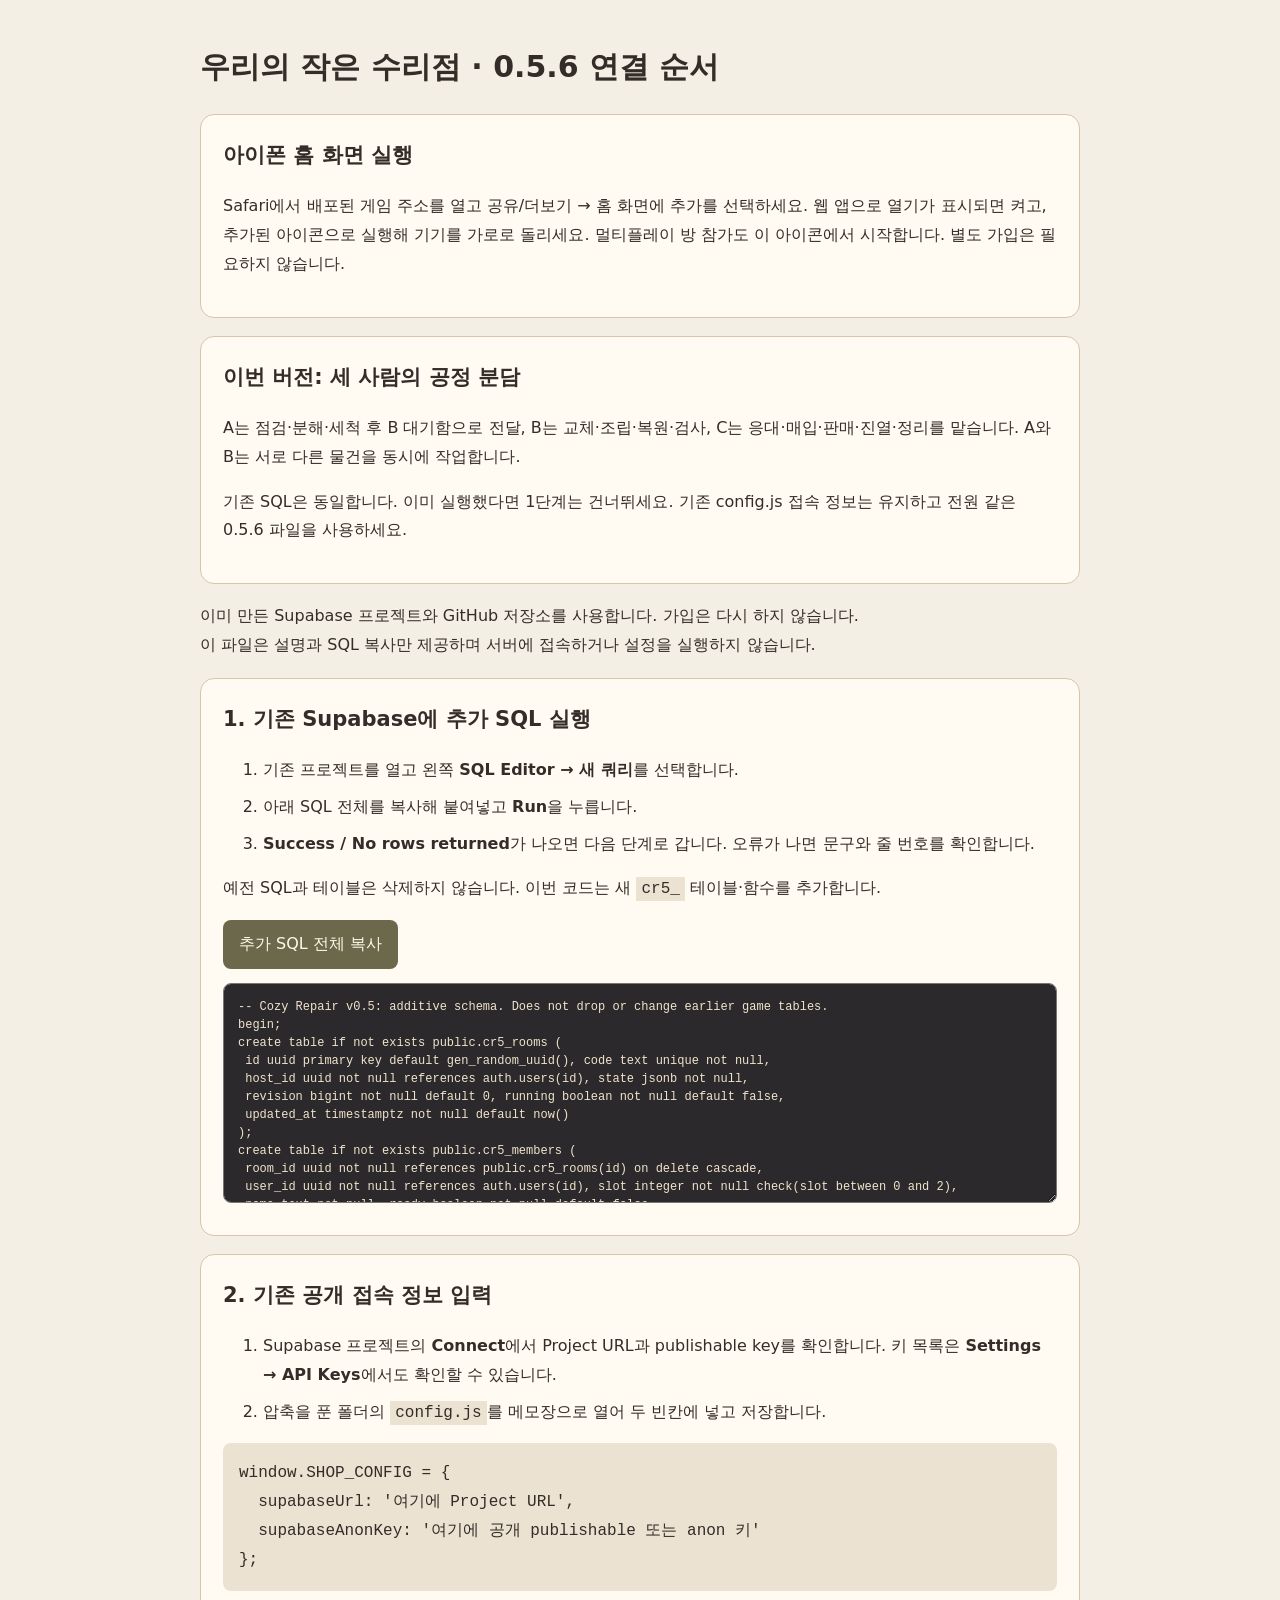
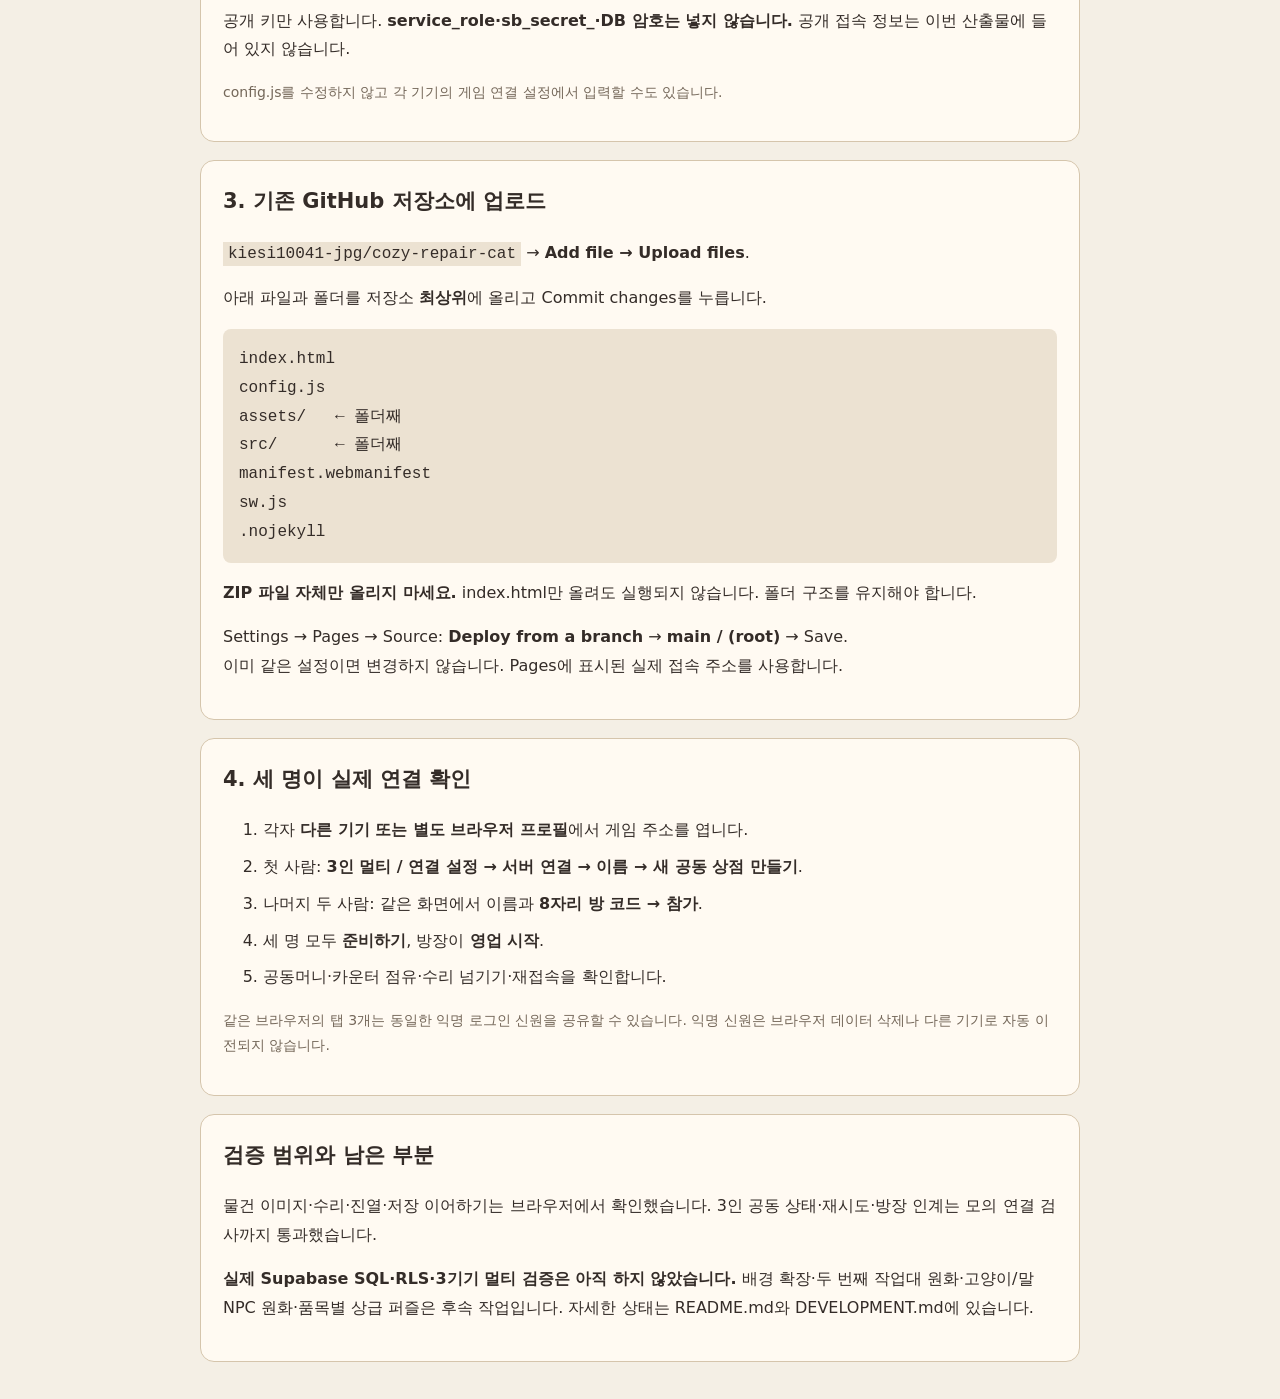
==== START-HERE.html @ 2ab93e30 "Add files via upload" ====
<!doctype html><html lang="ko"><meta charset="utf-8"><meta name="viewport" content="width=device-width,initial-scale=1"><title>작은 수리점 · 연결 순서</title><style>body{font:16px/1.8 system-ui,sans-serif;background:#f4efe5;color:#342c28;max-width:880px;margin:40px auto;padding:0 20px}h1{font-size:30px}section{background:#fffaf2;border:1px solid #d5c5ac;border-radius:14px;padding:22px;margin:18px 0}h2{font-size:21px;margin-top:0}code{background:#ece2d2;padding:3px 5px}textarea{box-sizing:border-box;width:100%;height:220px;font:12px/1.5 monospace;background:#2c292d;color:#f1e4cb;padding:14px;border-radius:8px}button,a.button{display:inline-block;font:inherit;color:#fff8e9;background:#6c684c;border:0;border-radius:8px;padding:10px 16px;text-decoration:none;cursor:pointer}.muted{color:#746759;font-size:14px}li{margin-bottom:8px}pre{overflow:auto;background:#ece2d2;padding:16px;border-radius:8px}.check{display:block;margin-bottom:12px;font-weight:700}</style><h1>우리의 작은 수리점 · 0.5.6 연결 순서</h1><section><h2>아이폰 홈 화면 실행</h2><p>Safari에서 배포된 게임 주소를 열고 공유/더보기 → 홈 화면에 추가를 선택하세요. 웹 앱으로 열기가 표시되면 켜고, 추가된 아이콘으로 실행해 기기를 가로로 돌리세요. 멀티플레이 방 참가도 이 아이콘에서 시작합니다. 별도 가입은 필요하지 않습니다.</p></section><section><h2>이번 버전: 세 사람의 공정 분담</h2><p>A는 점검·분해·세척 후 B 대기함으로 전달, B는 교체·조립·복원·검사, C는 응대·매입·판매·진열·정리를 맡습니다. A와 B는 서로 다른 물건을 동시에 작업합니다.</p><p>기존 SQL은 동일합니다. 이미 실행했다면 1단계는 건너뛰세요. 기존 config.js 접속 정보는 유지하고 전원 같은 0.5.6 파일을 사용하세요.</p></section><p>이미 만든 Supabase 프로젝트와 GitHub 저장소를 사용합니다. 가입은 다시 하지 않습니다.<br>이 파일은 설명과 SQL 복사만 제공하며 서버에 접속하거나 설정을 실행하지 않습니다.</p><section><h2>1. 기존 Supabase에 추가 SQL 실행</h2><ol><li>기존 프로젝트를 열고 왼쪽 <b>SQL Editor → 새 쿼리</b>를 선택합니다.</li><li>아래 SQL 전체를 복사해 붙여넣고 <b>Run</b>을 누릅니다.</li><li><b>Success / No rows returned</b>가 나오면 다음 단계로 갑니다. 오류가 나면 문구와 줄 번호를 확인합니다.</li></ol><p>예전 SQL과 테이블은 삭제하지 않습니다. 이번 코드는 새 <code>cr5_</code> 테이블·함수를 추가합니다.</p><button id="copy">추가 SQL 전체 복사</button><p id="copy-status" class="muted"></p><textarea id="sql" readonly>-- Cozy Repair v0.5: additive schema. Does not drop or change earlier game tables.
begin;
create table if not exists public.cr5_rooms (
 id uuid primary key default gen_random_uuid(), code text unique not null,
 host_id uuid not null references auth.users(id), state jsonb not null,
 revision bigint not null default 0, running boolean not null default false,
 updated_at timestamptz not null default now()
);
create table if not exists public.cr5_members (
 room_id uuid not null references public.cr5_rooms(id) on delete cascade,
 user_id uuid not null references auth.users(id), slot integer not null check(slot between 0 and 2),
 name text not null, ready boolean not null default false,
 x double precision not null default 160, y double precision not null default 286,
 dir text not null default &#x27;front&#x27;, walking boolean not null default false,
 last_seen timestamptz not null default now(),
 primary key(room_id,user_id), unique(room_id,slot)
);
create table if not exists public.cr5_actions (
 id uuid primary key, room_id uuid not null references public.cr5_rooms(id) on delete cascade,
 user_id uuid not null references auth.users(id), slot integer not null,
 action text not null, payload jsonb not null default &#x27;{}&#x27;, done boolean not null default false,
 accepted boolean, message text, created_at timestamptz not null default now()
);
create index if not exists cr5_actions_pending on public.cr5_actions(room_id,created_at) where not done;
alter table public.cr5_rooms enable row level security;
alter table public.cr5_members enable row level security;
alter table public.cr5_actions enable row level security;
create or replace function public.cr5_is_member(p_room uuid) returns boolean language sql stable security definer set search_path=public as $$
 select exists(select 1 from public.cr5_members where room_id=p_room and user_id=auth.uid());
$$;
drop policy if exists cr5_read_rooms on public.cr5_rooms;
create policy cr5_read_rooms on public.cr5_rooms for select to authenticated using(public.cr5_is_member(id));
drop policy if exists cr5_read_members on public.cr5_members;
create policy cr5_read_members on public.cr5_members for select to authenticated using(public.cr5_is_member(room_id));
revoke all on public.cr5_rooms,public.cr5_members,public.cr5_actions from anon,authenticated;
grant select on public.cr5_rooms,public.cr5_members to authenticated;
create or replace function public.cr5_create(p_state jsonb,p_name text) returns jsonb language plpgsql security definer set search_path=public as $$
declare r public.cr5_rooms;begin
 if auth.uid() is null then raise exception &#x27;로그인이 필요합니다&#x27;;end if;
 if (p_state-&gt;&gt;&#x27;schema&#x27;)::integer&lt;&gt;5 or octet_length(p_state::text)&gt;200000 then raise exception &#x27;저장 형식 오류&#x27;;end if;
 insert into public.cr5_rooms(code,host_id,state) values(upper(substr(replace(gen_random_uuid()::text,&#x27;-&#x27;,&#x27;&#x27;),1,8)),auth.uid(),p_state) returning * into r;
 insert into public.cr5_members(room_id,user_id,slot,name,ready) values(r.id,auth.uid(),0,left(coalesce(p_name,&#x27;고양이 A&#x27;),20),true);
 return to_jsonb(r);
end;$$;
create or replace function public.cr5_join(p_code text,p_name text) returns jsonb language plpgsql security definer set search_path=public as $$
declare r public.cr5_rooms;v_slot integer;begin
 if auth.uid() is null then raise exception &#x27;로그인이 필요합니다&#x27;;end if;
 select * into r from public.cr5_rooms where code=upper(trim(p_code)) for update;
 if not found then raise exception &#x27;방 코드를 확인해 주세요&#x27;;end if;
 if not exists(select 1 from public.cr5_members where room_id=r.id and user_id=auth.uid()) then
  select s into v_slot from generate_series(0,2) s where not exists(select 1 from public.cr5_members m where m.room_id=r.id and m.slot=s) order by s limit 1;
  if v_slot is null then raise exception &#x27;3명의 공동 상점입니다. 자리가 없습니다&#x27;;end if;
  insert into public.cr5_members(room_id,user_id,slot,name,x,y) values(r.id,auth.uid(),v_slot,left(coalesce(p_name,&#x27;고양이&#x27;),20),case v_slot when 1 then 336 else 450 end,case v_slot when 1 then 216 else 280 end);
 end if;
 return to_jsonb(r);
end;$$;
create or replace function public.cr5_sync(p_room uuid,p_pose jsonb default &#x27;{}&#x27;,p_ready boolean default null) returns jsonb language plpgsql security definer set search_path=public as $$
declare r public.cr5_rooms;v_members jsonb;v_actions jsonb;v_receipts jsonb;begin
 if not public.cr5_is_member(p_room) then raise exception &#x27;상점 참여 권한이 없습니다&#x27;;end if;
 update public.cr5_members set last_seen=now(),ready=coalesce(p_ready,ready),
 x=case when p_pose ? &#x27;x&#x27; then greatest(0,least(512,(p_pose-&gt;&gt;&#x27;x&#x27;)::double precision)) else x end,
 y=case when p_pose ? &#x27;y&#x27; then greatest(0,least(342,(p_pose-&gt;&gt;&#x27;y&#x27;)::double precision)) else y end,
 dir=case when p_pose-&gt;&gt;&#x27;dir&#x27; in(&#x27;front&#x27;,&#x27;back&#x27;,&#x27;left&#x27;,&#x27;right&#x27;) then p_pose-&gt;&gt;&#x27;dir&#x27; else dir end,
 walking=coalesce((p_pose-&gt;&gt;&#x27;walking&#x27;)::boolean,false)
 where room_id=p_room and user_id=auth.uid();
 select * into r from public.cr5_rooms where id=p_room;
 select coalesce(jsonb_agg(to_jsonb(m) order by slot),&#x27;[]&#x27;) into v_members from public.cr5_members m where room_id=p_room;
 if r.host_id=auth.uid() then select coalesce(jsonb_agg(to_jsonb(a) order by created_at),&#x27;[]&#x27;) into v_actions from(select * from public.cr5_actions where room_id=p_room and not done order by created_at,id limit 50)a;else v_actions=&#x27;[]&#x27;;end if;
 select coalesce(jsonb_agg(to_jsonb(a)),&#x27;[]&#x27;) into v_receipts from(select id,accepted,message,created_at from public.cr5_actions where room_id=p_room and user_id=auth.uid() and done order by created_at desc limit 12)a;
 return jsonb_build_object(&#x27;room&#x27;,to_jsonb(r),&#x27;members&#x27;,v_members,&#x27;actions&#x27;,v_actions,&#x27;receipts&#x27;,v_receipts);
end;$$;
create or replace function public.cr5_start(p_room uuid) returns boolean language plpgsql security definer set search_path=public as $$
declare r public.cr5_rooms;begin
 select * into r from public.cr5_rooms where id=p_room for update;
 if r.host_id is distinct from auth.uid() or auth.uid() is null then raise exception &#x27;방장만 시작할 수 있습니다&#x27;;end if;
 if(select count(*) from public.cr5_members where room_id=p_room and ready and last_seen&gt;now()-interval &#x27;20 seconds&#x27;)&lt;&gt;3 then raise exception &#x27;3명 모두 접속해 준비를 눌러 주세요&#x27;;end if;
 update public.cr5_rooms set running=true,updated_at=now() where id=p_room;return true;
end;$$;
create or replace function public.cr5_enqueue(p_room uuid,p_id uuid,p_action text,p_payload jsonb default &#x27;{}&#x27;) returns uuid language plpgsql security definer set search_path=public as $$
declare m public.cr5_members;begin
 select * into m from public.cr5_members where room_id=p_room and user_id=auth.uid();
 if not found then raise exception &#x27;상점 참여 권한이 없습니다&#x27;;end if;
 if not exists(select 1 from public.cr5_rooms where id=p_room and running) then raise exception &#x27;게임 시작을 기다려 주세요&#x27;;end if;
 if p_action not in(&#x27;counter&#x27;,&#x27;release&#x27;,&#x27;serve&#x27;,&#x27;negotiate&#x27;,&#x27;dismiss&#x27;,&#x27;begin&#x27;,&#x27;screw&#x27;,&#x27;replace&#x27;,&#x27;wipe&#x27;,&#x27;rotate&#x27;,&#x27;fit&#x27;,&#x27;test&#x27;,&#x27;cancel&#x27;,&#x27;pass&#x27;,&#x27;exhibit&#x27;,&#x27;order&#x27;,&#x27;claim&#x27;,&#x27;upgrade&#x27;,&#x27;nextday&#x27;,&#x27;ping&#x27;) or octet_length(p_payload::text)&gt;4096 then raise exception &#x27;지원하지 않는 요청&#x27;;end if;
 if(select count(*) from public.cr5_actions where room_id=p_room and user_id=auth.uid() and not done)&gt;40 then raise exception &#x27;처리 중인 작업을 기다려 주세요&#x27;;end if;
 insert into public.cr5_actions(id,room_id,user_id,slot,action,payload) values(p_id,p_room,auth.uid(),m.slot,p_action,p_payload) on conflict(id) do nothing;return p_id;
end;$$;
create or replace function public.cr5_commit(p_room uuid,p_revision bigint,p_state jsonb,p_receipts jsonb default &#x27;[]&#x27;) returns bigint language plpgsql security definer set search_path=public as $$
declare r public.cr5_rooms;v jsonb;begin
 select * into r from public.cr5_rooms where id=p_room for update;
 if auth.uid() is null or r.host_id is distinct from auth.uid() then raise exception &#x27;현재 방장만 상태를 저장할 수 있습니다&#x27;;end if;
 if r.revision&lt;&gt;p_revision then raise exception &#x27;REVISION_CONFLICT&#x27;;end if;
 if(p_state-&gt;&gt;&#x27;schema&#x27;)::integer&lt;&gt;5 or octet_length(p_state::text)&gt;200000 or jsonb_typeof(p_receipts)&lt;&gt;&#x27;array&#x27; or jsonb_array_length(p_receipts)&gt;50 then raise exception &#x27;저장 형식 오류&#x27;;end if;
 update public.cr5_rooms set state=p_state,revision=revision+1,updated_at=now() where id=p_room;
 for v in select * from jsonb_array_elements(p_receipts) loop
  update public.cr5_actions set done=true,accepted=(v-&gt;&gt;&#x27;accepted&#x27;)::boolean,message=left(v-&gt;&gt;&#x27;message&#x27;,300) where room_id=p_room and id=(v-&gt;&gt;&#x27;id&#x27;)::uuid and not done;
 end loop;
 delete from public.cr5_actions where room_id=p_room and done and created_at&lt;now()-interval &#x27;1 day&#x27;;
 return r.revision+1;
end;$$;
create or replace function public.cr5_takeover(p_room uuid) returns boolean language plpgsql security definer set search_path=public as $$
declare r public.cr5_rooms;v_candidate uuid;begin
 if not public.cr5_is_member(p_room) then raise exception &#x27;상점 참여 권한이 없습니다&#x27;;end if;
 select * into r from public.cr5_rooms where id=p_room for update;
 if exists(select 1 from public.cr5_members where room_id=p_room and user_id=r.host_id and last_seen&gt;now()-interval &#x27;20 seconds&#x27;) then return false;end if;
 select user_id into v_candidate from public.cr5_members where room_id=p_room and last_seen&gt;now()-interval &#x27;10 seconds&#x27; order by slot limit 1;
 if v_candidate is distinct from auth.uid() then return false;end if;
 update public.cr5_rooms set host_id=auth.uid(),revision=revision+1,updated_at=now() where id=p_room;return true;
end;$$;
-- Realtime receives room revisions; RPC remains the durable authority.
do $$ begin
 if exists(select 1 from pg_publication where pubname=&#x27;supabase_realtime&#x27;) and not exists(select 1 from pg_publication_tables where pubname=&#x27;supabase_realtime&#x27; and schemaname=&#x27;public&#x27; and tablename=&#x27;cr5_rooms&#x27;) then
 alter publication supabase_realtime add table public.cr5_rooms;
 end if;
end $$;
-- Grant only these functions. Existing application grants are untouched.
do $$ declare r record;begin for r in select p.oid::regprocedure as signature from pg_proc p join pg_namespace n on n.oid=p.pronamespace where n.nspname=&#x27;public&#x27; and p.proname like &#x27;cr5\_%&#x27; escape &#x27;\&#x27; loop
 execute format(&#x27;revoke all on function %s from public,anon&#x27;,r.signature);
 execute format(&#x27;grant execute on function %s to authenticated&#x27;,r.signature);
end loop;end $$;
commit;
</textarea></section><section><h2>2. 기존 공개 접속 정보 입력</h2><ol><li>Supabase 프로젝트의 <b>Connect</b>에서 Project URL과 publishable key를 확인합니다. 키 목록은 <b>Settings → API Keys</b>에서도 확인할 수 있습니다.</li><li>압축을 푼 폴더의 <code>config.js</code>를 메모장으로 열어 두 빈칸에 넣고 저장합니다.</li></ol><pre>window.SHOP_CONFIG = {
  supabaseUrl: '여기에 Project URL',
  supabaseAnonKey: '여기에 공개 publishable 또는 anon 키'
};</pre><p>공개 키만 사용합니다. <b>service_role·sb_secret_·DB 암호는 넣지 않습니다.</b> 공개 접속 정보는 이번 산출물에 들어 있지 않습니다.</p><p class="muted">config.js를 수정하지 않고 각 기기의 게임 연결 설정에서 입력할 수도 있습니다.</p></section><section><h2>3. 기존 GitHub 저장소에 업로드</h2><p><code>kiesi10041-jpg/cozy-repair-cat</code> → <b>Add file → Upload files</b>.</p><p>아래 파일과 폴더를 저장소 <b>최상위</b>에 올리고 Commit changes를 누릅니다.</p><pre>index.html
config.js
assets/   ← 폴더째
src/      ← 폴더째
manifest.webmanifest
sw.js
.nojekyll</pre><p><b>ZIP 파일 자체만 올리지 마세요.</b> index.html만 올려도 실행되지 않습니다. 폴더 구조를 유지해야 합니다.</p><p>Settings → Pages → Source: <b>Deploy from a branch</b> → <b>main / (root)</b> → Save.<br>이미 같은 설정이면 변경하지 않습니다. Pages에 표시된 실제 접속 주소를 사용합니다.</p></section><section><h2>4. 세 명이 실제 연결 확인</h2><ol><li>각자 <b>다른 기기 또는 별도 브라우저 프로필</b>에서 게임 주소를 엽니다.</li><li>첫 사람: <b>3인 멀티 / 연결 설정 → 서버 연결 → 이름 → 새 공동 상점 만들기</b>.</li><li>나머지 두 사람: 같은 화면에서 이름과 <b>8자리 방 코드 → 참가</b>.</li><li>세 명 모두 <b>준비하기</b>, 방장이 <b>영업 시작</b>.</li><li>공동머니·카운터 점유·수리 넘기기·재접속을 확인합니다.</li></ol><p class="muted">같은 브라우저의 탭 3개는 동일한 익명 로그인 신원을 공유할 수 있습니다. 익명 신원은 브라우저 데이터 삭제나 다른 기기로 자동 이전되지 않습니다.</p></section><section><h2>검증 범위와 남은 부분</h2><p>물건 이미지·수리·진열·저장 이어하기는 브라우저에서 확인했습니다. 3인 공동 상태·재시도·방장 인계는 모의 연결 검사까지 통과했습니다.</p><p><b>실제 Supabase SQL·RLS·3기기 멀티 검증은 아직 하지 않았습니다.</b> 배경 확장·두 번째 작업대 원화·고양이/말 NPC 원화·품목별 상급 퍼즐은 후속 작업입니다. 자세한 상태는 README.md와 DEVELOPMENT.md에 있습니다.</p></section><script>document.getElementById('copy').onclick=async()=>{const el=document.getElementById('sql');try{await navigator.clipboard.writeText(el.value);document.getElementById('copy-status').textContent='전체 SQL을 복사했습니다.'}catch{el.focus();el.select();document.getElementById('copy-status').textContent='SQL을 선택했습니다. Ctrl+C로 복사해 주세요.'}}</script></html>
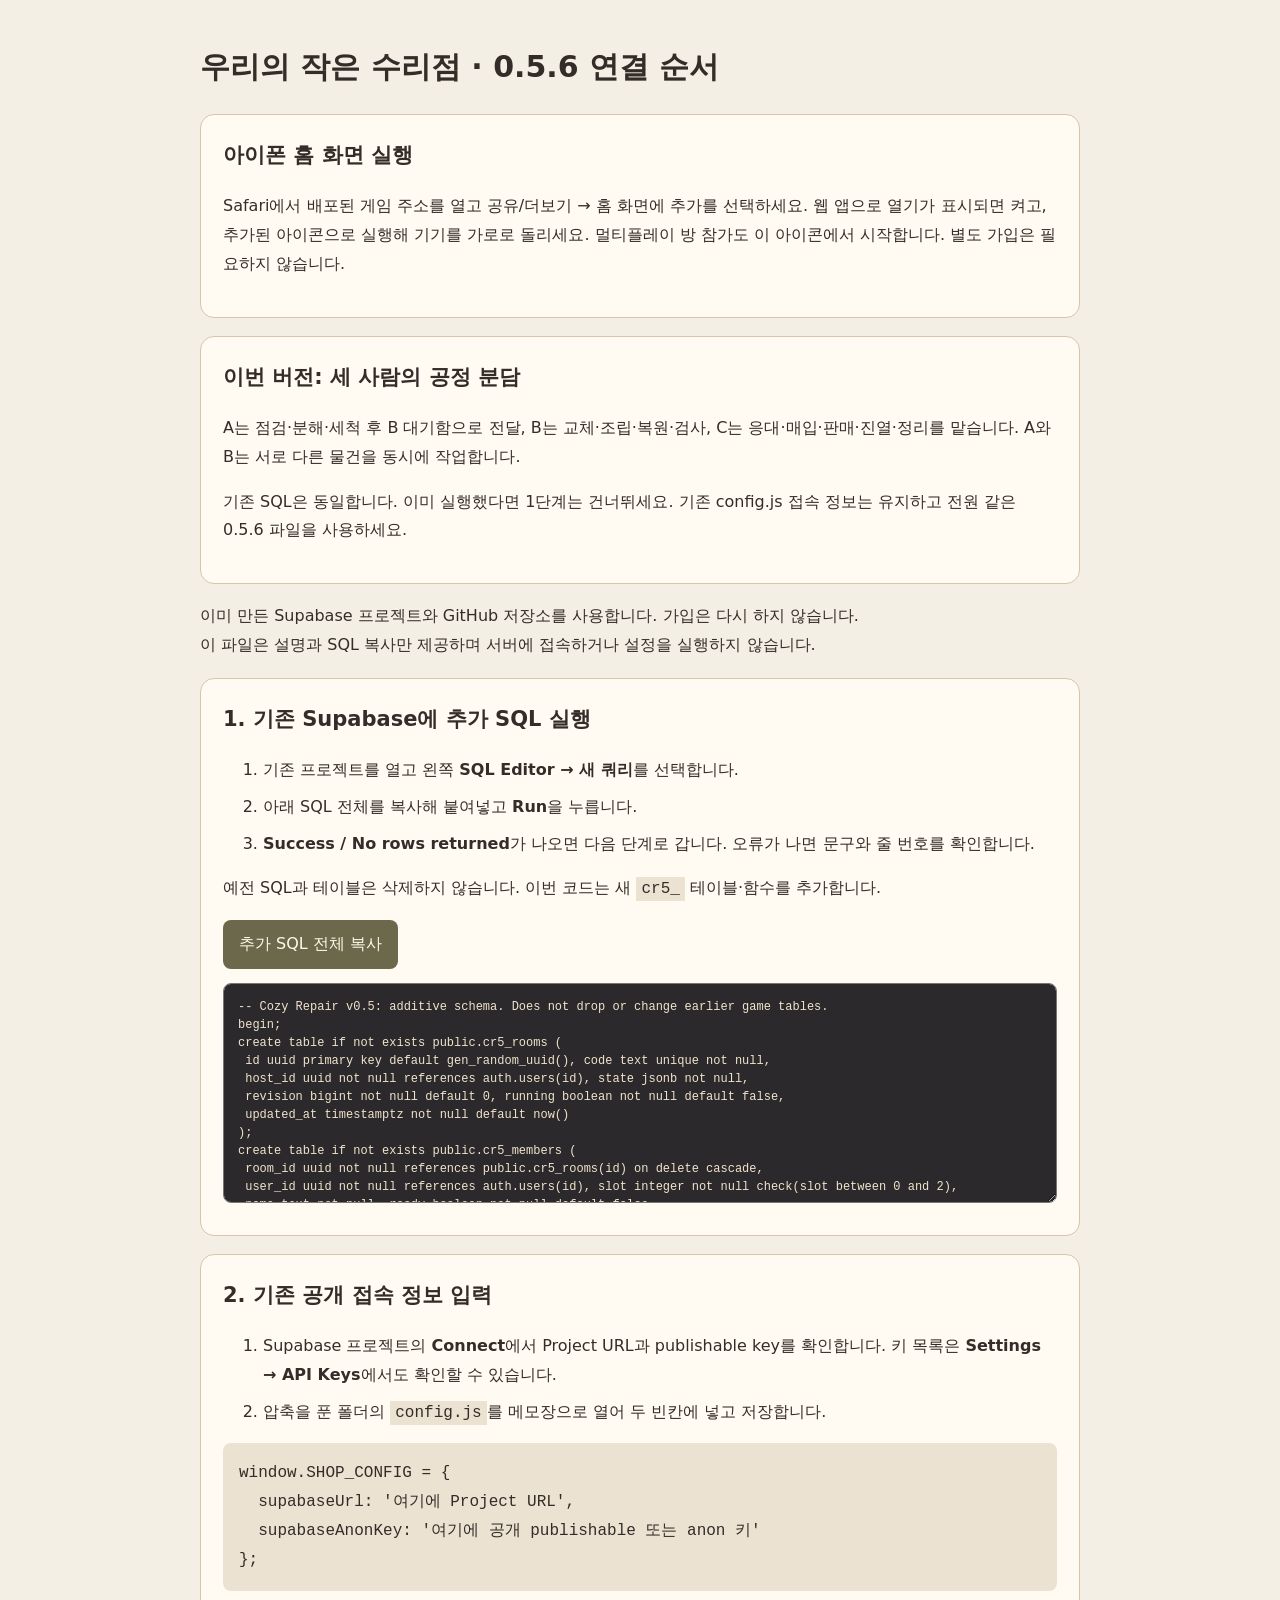
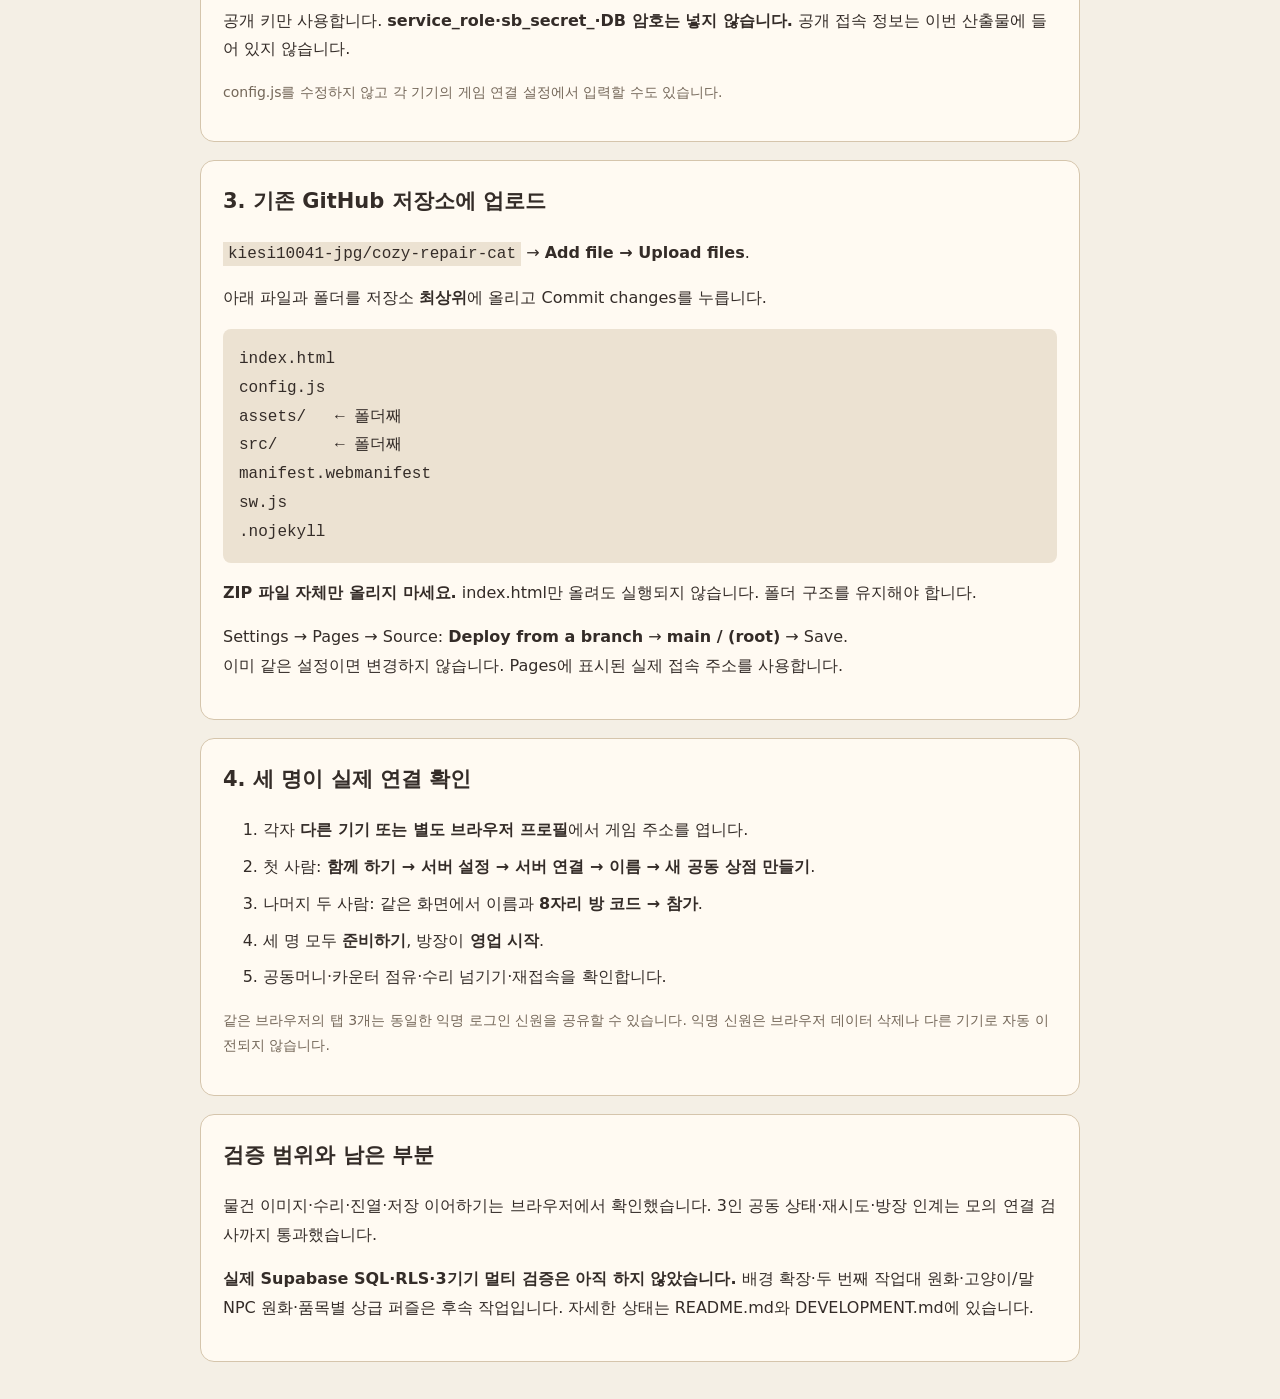
==== commit 825e8cf9: "Add files via upload" ====
--- a/START-HERE.html
+++ b/START-HERE.html
@@ -128,4 +128,4 @@
 src/      ← 폴더째
 manifest.webmanifest
 sw.js
-.nojekyll</pre><p><b>ZIP 파일 자체만 올리지 마세요.</b> index.html만 올려도 실행되지 않습니다. 폴더 구조를 유지해야 합니다.</p><p>Settings → Pages → Source: <b>Deploy from a branch</b> → <b>main / (root)</b> → Save.<br>이미 같은 설정이면 변경하지 않습니다. Pages에 표시된 실제 접속 주소를 사용합니다.</p></section><section><h2>4. 세 명이 실제 연결 확인</h2><ol><li>각자 <b>다른 기기 또는 별도 브라우저 프로필</b>에서 게임 주소를 엽니다.</li><li>첫 사람: <b>3인 멀티 / 연결 설정 → 서버 연결 → 이름 → 새 공동 상점 만들기</b>.</li><li>나머지 두 사람: 같은 화면에서 이름과 <b>8자리 방 코드 → 참가</b>.</li><li>세 명 모두 <b>준비하기</b>, 방장이 <b>영업 시작</b>.</li><li>공동머니·카운터 점유·수리 넘기기·재접속을 확인합니다.</li></ol><p class="muted">같은 브라우저의 탭 3개는 동일한 익명 로그인 신원을 공유할 수 있습니다. 익명 신원은 브라우저 데이터 삭제나 다른 기기로 자동 이전되지 않습니다.</p></section><section><h2>검증 범위와 남은 부분</h2><p>물건 이미지·수리·진열·저장 이어하기는 브라우저에서 확인했습니다. 3인 공동 상태·재시도·방장 인계는 모의 연결 검사까지 통과했습니다.</p><p><b>실제 Supabase SQL·RLS·3기기 멀티 검증은 아직 하지 않았습니다.</b> 배경 확장·두 번째 작업대 원화·고양이/말 NPC 원화·품목별 상급 퍼즐은 후속 작업입니다. 자세한 상태는 README.md와 DEVELOPMENT.md에 있습니다.</p></section><script>document.getElementById('copy').onclick=async()=>{const el=document.getElementById('sql');try{await navigator.clipboard.writeText(el.value);document.getElementById('copy-status').textContent='전체 SQL을 복사했습니다.'}catch{el.focus();el.select();document.getElementById('copy-status').textContent='SQL을 선택했습니다. Ctrl+C로 복사해 주세요.'}}</script></html>+.nojekyll</pre><p><b>ZIP 파일 자체만 올리지 마세요.</b> index.html만 올려도 실행되지 않습니다. 폴더 구조를 유지해야 합니다.</p><p>Settings → Pages → Source: <b>Deploy from a branch</b> → <b>main / (root)</b> → Save.<br>이미 같은 설정이면 변경하지 않습니다. Pages에 표시된 실제 접속 주소를 사용합니다.</p></section><section><h2>4. 세 명이 실제 연결 확인</h2><ol><li>각자 <b>다른 기기 또는 별도 브라우저 프로필</b>에서 게임 주소를 엽니다.</li><li>첫 사람: <b>함께 하기 → 서버 설정 → 서버 연결 → 이름 → 새 공동 상점 만들기</b>.</li><li>나머지 두 사람: 같은 화면에서 이름과 <b>8자리 방 코드 → 참가</b>.</li><li>세 명 모두 <b>준비하기</b>, 방장이 <b>영업 시작</b>.</li><li>공동머니·카운터 점유·수리 넘기기·재접속을 확인합니다.</li></ol><p class="muted">같은 브라우저의 탭 3개는 동일한 익명 로그인 신원을 공유할 수 있습니다. 익명 신원은 브라우저 데이터 삭제나 다른 기기로 자동 이전되지 않습니다.</p></section><section><h2>검증 범위와 남은 부분</h2><p>물건 이미지·수리·진열·저장 이어하기는 브라우저에서 확인했습니다. 3인 공동 상태·재시도·방장 인계는 모의 연결 검사까지 통과했습니다.</p><p><b>실제 Supabase SQL·RLS·3기기 멀티 검증은 아직 하지 않았습니다.</b> 배경 확장·두 번째 작업대 원화·고양이/말 NPC 원화·품목별 상급 퍼즐은 후속 작업입니다. 자세한 상태는 README.md와 DEVELOPMENT.md에 있습니다.</p></section><script>document.getElementById('copy').onclick=async()=>{const el=document.getElementById('sql');try{await navigator.clipboard.writeText(el.value);document.getElementById('copy-status').textContent='전체 SQL을 복사했습니다.'}catch{el.focus();el.select();document.getElementById('copy-status').textContent='SQL을 선택했습니다. Ctrl+C로 복사해 주세요.'}}</script></html>
